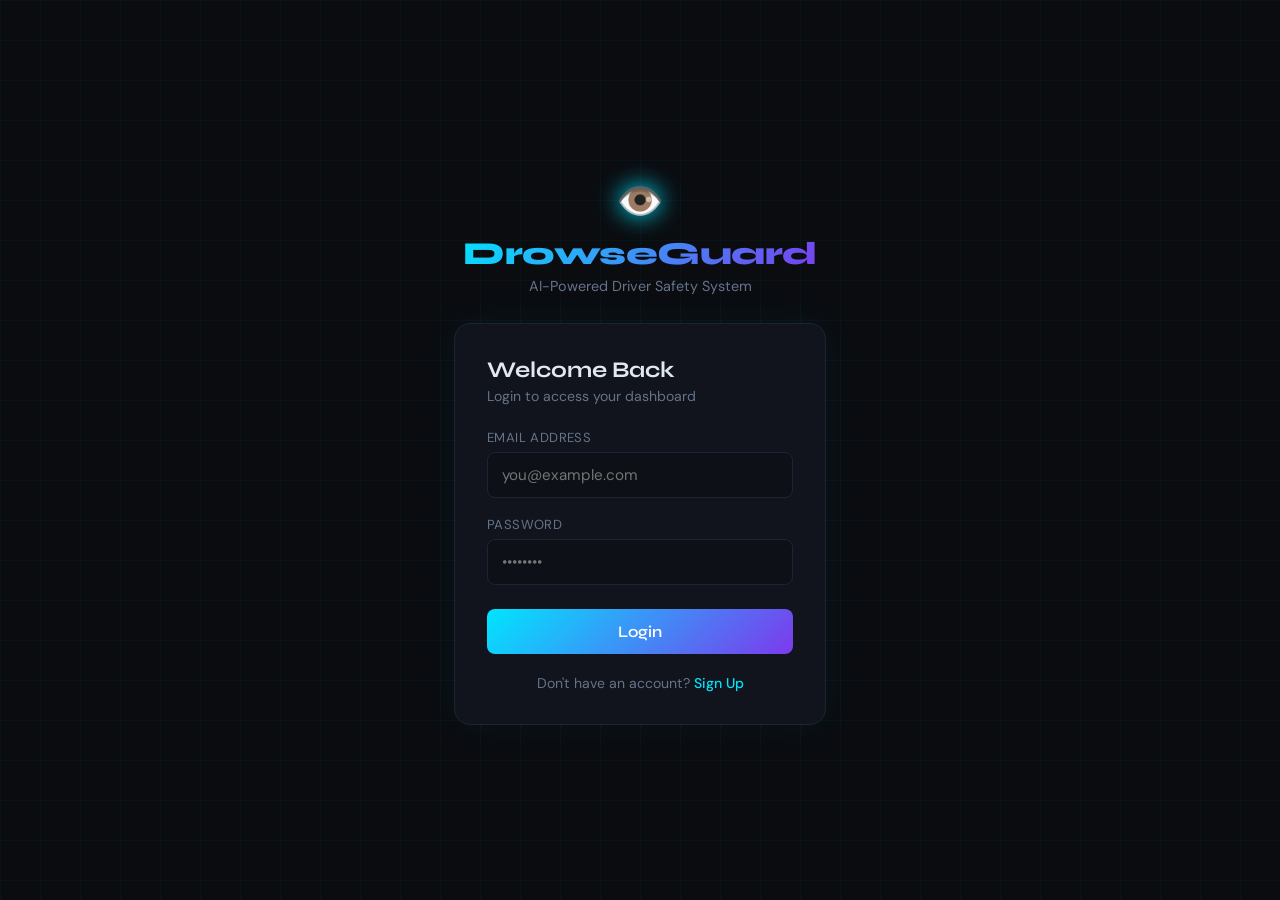
==== drowsiness-detection-frontend/pages/dashboard.html @ 3af7b990 "Initial commit - Driver Drowsiness Detection System" ====
<!DOCTYPE html>
<html lang="en">
<head>
  <meta charset="UTF-8" />
  <meta name="viewport" content="width=device-width, initial-scale=1.0"/>
  <title>DrowseGuard — Dashboard</title>
  <link rel="stylesheet" href="../css/dashboard.css" />
  <link href="https://fonts.googleapis.com/css2?family=Syne:wght@400;600;800&family=DM+Sans:wght@300;400;500&display=swap" rel="stylesheet"/>
</head>
<body>

  <!-- NAVBAR -->
  <nav class="navbar">
    <div class="nav-brand">
      <span>👁️</span> DrowseGuard
    </div>
    <div class="nav-right">
      <span id="user-name" class="user-badge">👤 User</span>
      <button class="btn-logout" onclick="logout()">Logout</button>
    </div>
  </nav>

  <!-- ALERT BANNER -->
  <div id="alert-banner" class="alert-banner hidden">
    ⚠️ DROWSINESS DETECTED — PLEASE PULL OVER!
  </div>

  <!-- MAIN CONTENT -->
  <main class="dashboard-main">

    <!-- Camera Section -->
    <section class="camera-section">
      <div class="section-header">
        <h2>Live Camera Feed</h2>
        <div class="status-dot" id="status-dot"></div>
        <span id="status-label">Inactive</span>
      </div>

      <div class="camera-box">
        <video id="video" autoplay playsinline></video>
        <canvas id="canvas" style="display:none;"></canvas>
        <div id="camera-placeholder" class="camera-placeholder">
          <span>📷</span>
          <p>Camera not started</p>
        </div>
      </div>

      <div class="camera-controls">
        <button class="btn-start" id="startBtn" onclick="startCamera()">▶ Start Detection</button>
        <button class="btn-stop hidden" id="stopBtn" onclick="stopCamera()">■ Stop</button>
      </div>
    </section>

    <!-- Stats Section -->
    <section class="stats-section">

      <div class="stat-card">
        <p class="stat-label">Detection Status</p>
        <p class="stat-value" id="detection-status">—</p>
      </div>

      <div class="stat-card">
        <p class="stat-label">Session Duration</p>
        <p class="stat-value" id="session-timer">00:00</p>
      </div>

      <div class="stat-card">
        <p class="stat-label">Alerts Triggered</p>
        <p class="stat-value" id="alert-count">0</p>
      </div>

      <div class="stat-card">
        <p class="stat-label">Eye State</p>
        <p class="stat-value" id="eye-state">—</p>
      </div>

      <!-- Log Section -->
      <div class="log-card">
        <p class="stat-label">Event Log</p>
        <ul id="event-log" class="event-log">
          <li class="log-item muted">No events yet...</li>
        </ul>
      </div>

    </section>
  </main>

  <script src="../js/dashboard.js"></script>
</body>
</html>
---- drowsiness-detection-frontend/css/dashboard.css ----
*, *::before, *::after { box-sizing: border-box; margin: 0; padding: 0; }

:root {
  --bg: #0a0c10;
  --card: #11141c;
  --border: #1e2433;
  --accent: #00e5ff;
  --accent2: #7c3aed;
  --text: #e2e8f0;
  --muted: #64748b;
  --danger: #ef4444;
  --success: #22c55e;
}

body {
  background: var(--bg);
  color: var(--text);
  font-family: 'DM Sans', sans-serif;
  min-height: 100vh;
}

/* NAVBAR */
.navbar {
  display: flex;
  align-items: center;
  justify-content: space-between;
  padding: 16px 32px;
  background: var(--card);
  border-bottom: 1px solid var(--border);
  position: sticky; top: 0; z-index: 100;
}

.nav-brand {
  font-family: 'Syne', sans-serif;
  font-size: 1.2rem;
  font-weight: 800;
  background: linear-gradient(135deg, var(--accent), var(--accent2));
  -webkit-background-clip: text;
  -webkit-text-fill-color: transparent;
}

.nav-right { display: flex; align-items: center; gap: 16px; }

.user-badge {
  font-size: 0.88rem;
  color: var(--muted);
  background: #0d1017;
  padding: 6px 12px;
  border-radius: 20px;
  border: 1px solid var(--border);
}

.btn-logout {
  background: transparent;
  border: 1px solid var(--border);
  color: var(--muted);
  padding: 7px 16px;
  border-radius: 8px;
  cursor: pointer;
  font-size: 0.88rem;
  transition: all 0.2s;
}
.btn-logout:hover { border-color: var(--danger); color: var(--danger); }

/* ALERT BANNER */
.alert-banner {
  background: var(--danger);
  color: #fff;
  text-align: center;
  padding: 14px;
  font-family: 'Syne', sans-serif;
  font-weight: 700;
  font-size: 1rem;
  letter-spacing: 1px;
  animation: pulse-bg 0.8s infinite alternate;
}

@keyframes pulse-bg {
  from { background: #ef4444; }
  to { background: #b91c1c; }
}

/* MAIN LAYOUT */
.dashboard-main {
  display: grid;
  grid-template-columns: 1.4fr 1fr;
  gap: 24px;
  padding: 28px 32px;
  max-width: 1200px;
  margin: 0 auto;
}

@media (max-width: 800px) {
  .dashboard-main { grid-template-columns: 1fr; }
}

/* CAMERA SECTION */
.camera-section {
  background: var(--card);
  border: 1px solid var(--border);
  border-radius: 16px;
  padding: 24px;
}

.section-header {
  display: flex;
  align-items: center;
  gap: 10px;
  margin-bottom: 18px;
}

.section-header h2 {
  font-family: 'Syne', sans-serif;
  font-size: 1.15rem;
  font-weight: 700;
  flex: 1;
}

.status-dot {
  width: 10px; height: 10px;
  border-radius: 50%;
  background: var(--muted);
}
.status-dot.active { background: var(--success); box-shadow: 0 0 8px var(--success); animation: blink 1.2s infinite; }

@keyframes blink {
  0%, 100% { opacity: 1; }
  50% { opacity: 0.3; }
}

#status-label { font-size: 0.82rem; color: var(--muted); }

.camera-box {
  position: relative;
  width: 100%;
  aspect-ratio: 4/3;
  background: #0d1017;
  border-radius: 12px;
  overflow: hidden;
  border: 1px solid var(--border);
}

#video {
  width: 100%; height: 100%;
  object-fit: cover;
  display: none;
}

.camera-placeholder {
  position: absolute; inset: 0;
  display: flex; flex-direction: column;
  align-items: center; justify-content: center;
  gap: 10px;
  color: var(--muted);
}

.camera-placeholder span { font-size: 2.5rem; }
.camera-placeholder p { font-size: 0.9rem; }

.camera-controls {
  display: flex;
  gap: 12px;
  margin-top: 18px;
}

.btn-start, .btn-stop {
  flex: 1;
  padding: 12px;
  border-radius: 8px;
  border: none;
  font-family: 'Syne', sans-serif;
  font-size: 0.95rem;
  font-weight: 600;
  cursor: pointer;
  transition: all 0.2s;
}

.btn-start { background: linear-gradient(135deg, var(--accent), var(--accent2)); color: #fff; }
.btn-start:hover { opacity: 0.85; }
.btn-stop { background: rgba(239,68,68,0.15); color: var(--danger); border: 1px solid rgba(239,68,68,0.3); }
.btn-stop:hover { background: rgba(239,68,68,0.25); }

/* STATS SECTION */
.stats-section {
  display: flex;
  flex-direction: column;
  gap: 14px;
}

.stat-card {
  background: var(--card);
  border: 1px solid var(--border);
  border-radius: 12px;
  padding: 18px 20px;
}

.stat-label {
  font-size: 0.78rem;
  color: var(--muted);
  text-transform: uppercase;
  letter-spacing: 0.5px;
  margin-bottom: 6px;
}

.stat-value {
  font-family: 'Syne', sans-serif;
  font-size: 1.4rem;
  font-weight: 700;
  color: var(--accent);
}

.log-card {
  background: var(--card);
  border: 1px solid var(--border);
  border-radius: 12px;
  padding: 18px 20px;
  flex: 1;
}

.event-log {
  list-style: none;
  margin-top: 10px;
  max-height: 180px;
  overflow-y: auto;
  display: flex;
  flex-direction: column;
  gap: 6px;
}

.log-item {
  font-size: 0.82rem;
  padding: 6px 10px;
  border-radius: 6px;
  background: #0d1017;
  border-left: 3px solid var(--accent);
}

.log-item.alert { border-color: var(--danger); color: var(--danger); }
.log-item.muted { border-color: var(--border); color: var(--muted); }

.hidden { display: none !important; }
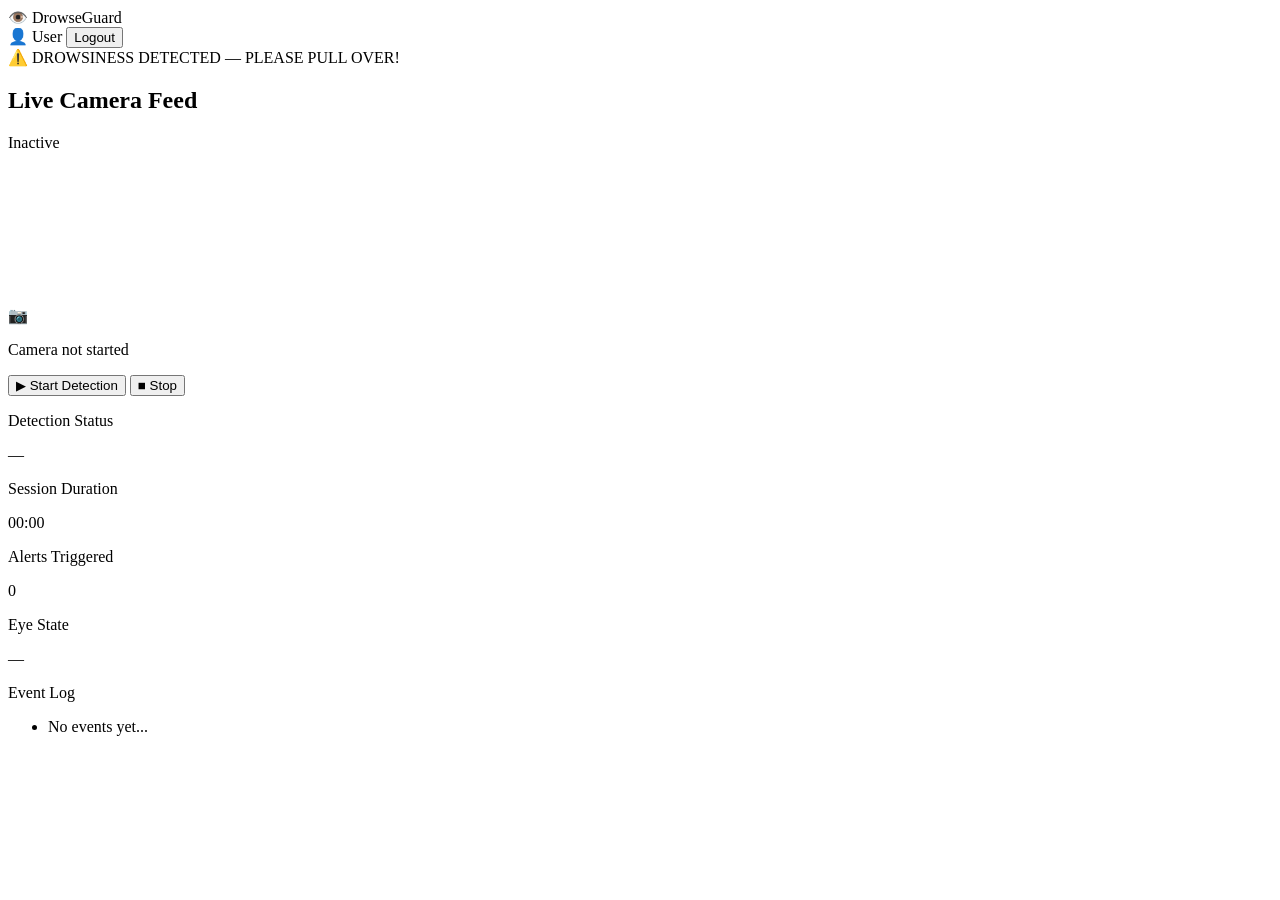
==== commit 206d4c5d: "Fix all paths for Netlify" ====
--- a/drowsiness-detection-frontend/pages/dashboard.html
+++ b/drowsiness-detection-frontend/pages/dashboard.html
@@ -4,7 +4,7 @@
   <meta charset="UTF-8" />
   <meta name="viewport" content="width=device-width, initial-scale=1.0"/>
   <title>DrowseGuard — Dashboard</title>
-  <link rel="stylesheet" href="../css/dashboard.css" />
+  <link rel="stylesheet" href="/css/dashboard.css" />
   <link href="https://fonts.googleapis.com/css2?family=Syne:wght@400;600;800&family=DM+Sans:wght@300;400;500&display=swap" rel="stylesheet"/>
 </head>
 <body>
@@ -85,6 +85,6 @@
     </section>
   </main>
 
-  <script src="../js/dashboard.js"></script>
+  <script src="/js/dashboard.js"></script>
 </body>
 </html>
